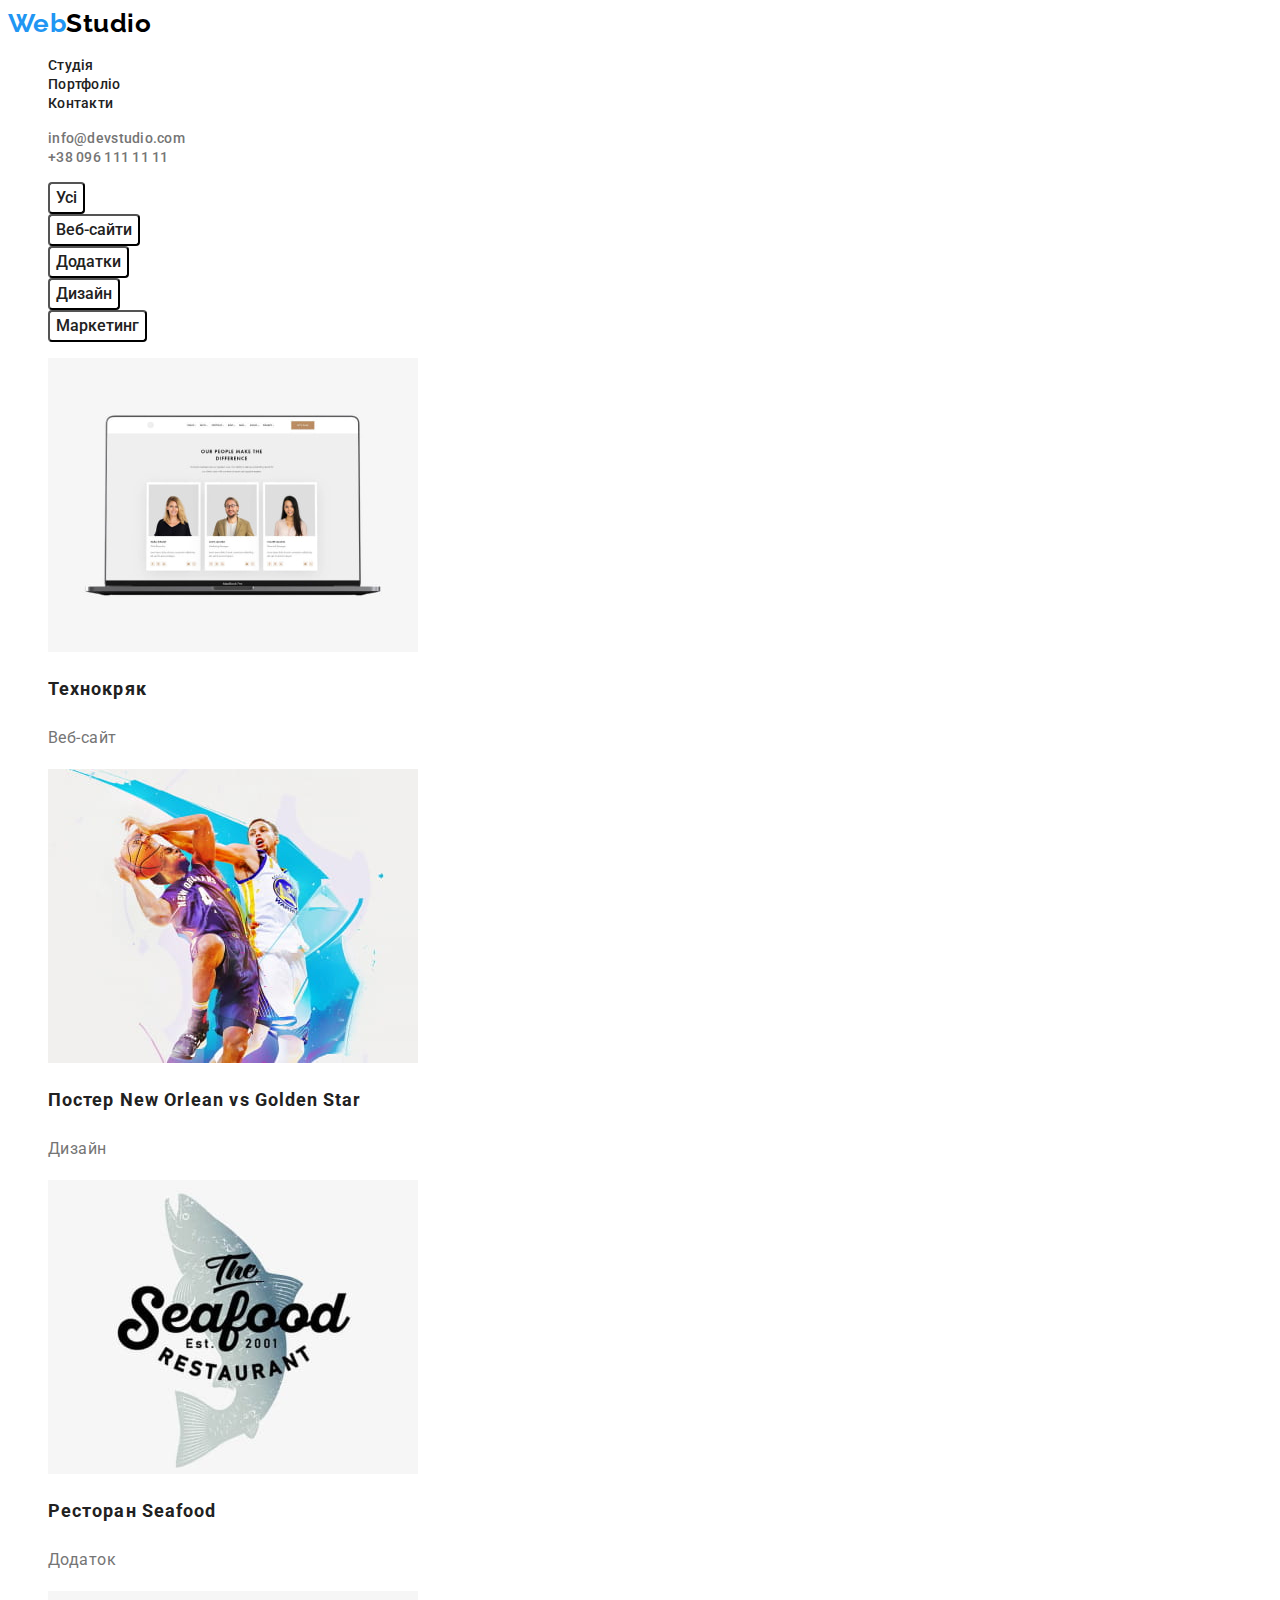
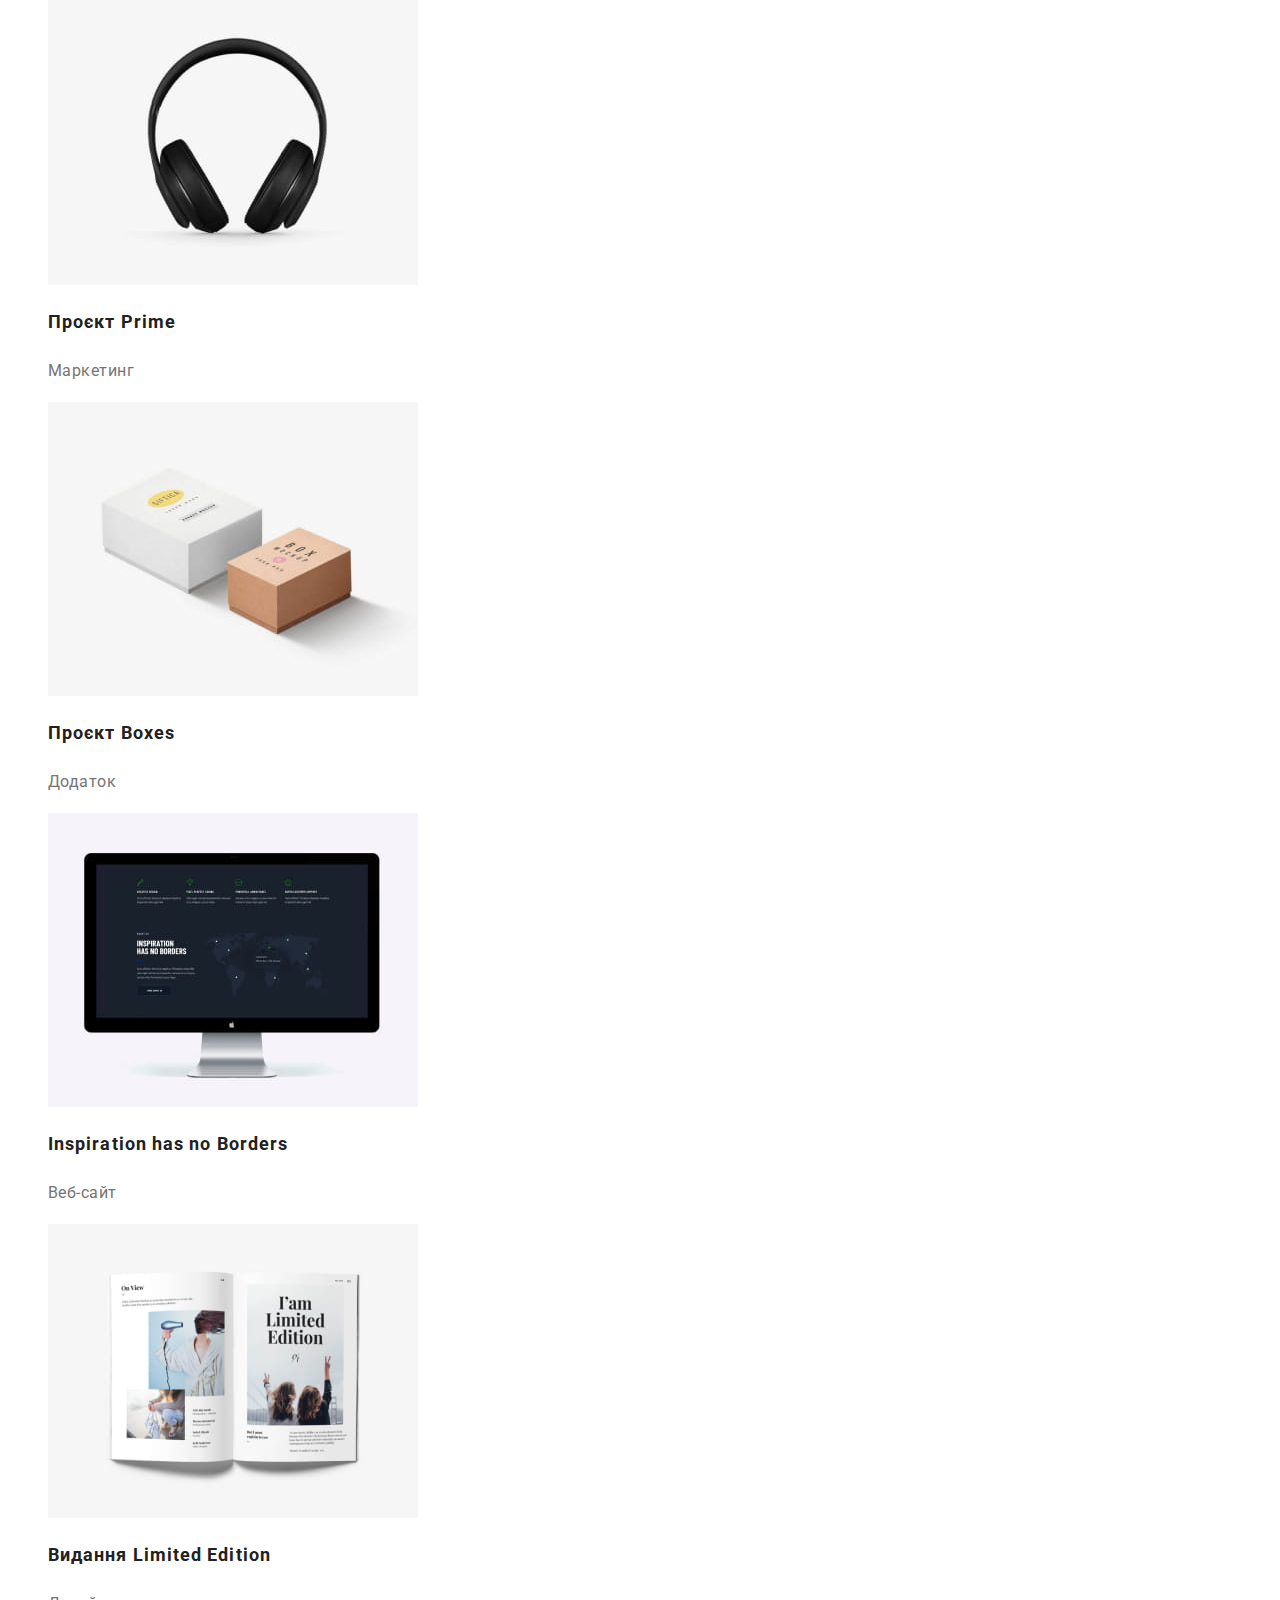
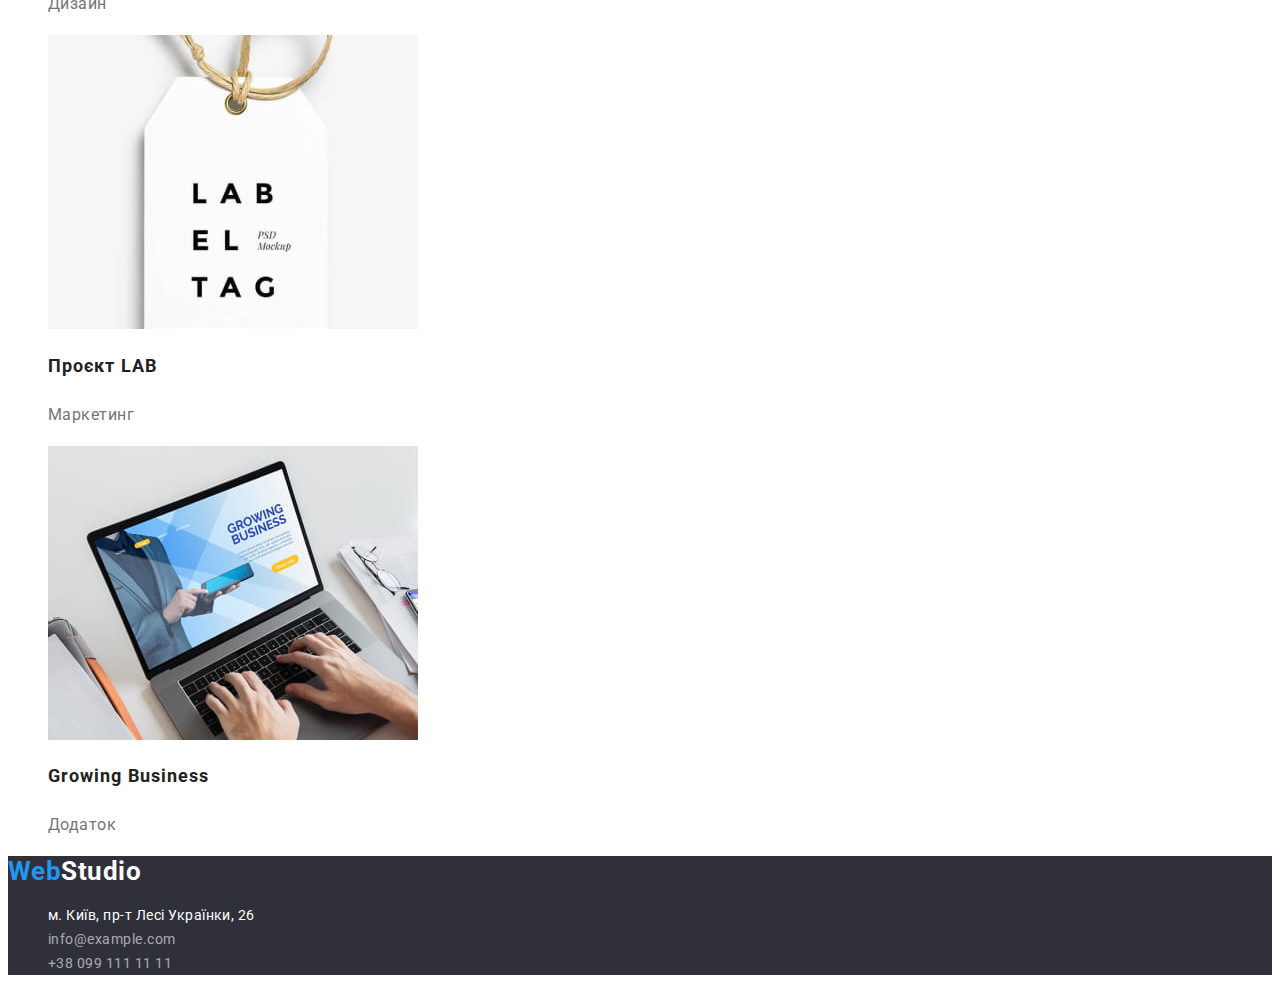
==== portfolio.html @ 70697546 "Initial commit" ====
<!DOCTYPE html>
<html lang="uk">
<head>
    <meta charset="UTF-8">
    <meta http-equiv="X-UA-Compatible" content="IE=edge">
    <meta name="viewport" content="width=device-width, initial-scale=1.0">
    <title>Портфоліо</title>
    <link rel="preconnect" href="https://fonts.gstatic.com" crossorigin>
   <link href="https://fonts.googleapis.com/css2?family=Montserrat&family=Open+Sans:wght@600;700&family=Raleway:wght@700&family=Roboto:wght@400;500;700;900&display=swap" 
 rel="stylesheet">
    
    <link rel="stylesheet" href="./css/styles.css">
</head>
<body>
    <!-- шапка-->
   <header class="header">
        <nav class="nav">
            <a class="logo" href="/" >
               <span class="span">Web</span>Studio
            </a>
            <!-- навігація головна-->
            <ul class="list-nav list">
                <li class="list-item ">
                    <a class="link-nav link" href="./index.html">Студія</a>
                </li>
                <li class="list-item">
                    <a class="link-nav link" href="./portfolio.html"  rel="noopener noreferrer">Портфоліо</a>
                </li>
                <li  class="list-item">
                    <a class="link-nav link" href="">Контакти</a>
                </li>
            </ul>
        </nav>
        <ul class="list">
            <li class="auth-list">
                <a class="auth link" href="mailto:info@devstudio.com">info@devstudio.com</a>
            </li>
            <li>
                <a class="auth link" href="tel:+380961111111">+38 096 111 11 11</a>
            </li>
        </ul>
    </header>
    <!-- Унікальний контент сторінки -->
    <main>
    <h1 class="visually-hidden"> Наша робота</h1>
    <!--список кнопок, радіокнопок -->
    <ul class="list" >
        <li>
            <button class="btn" type="button">Усі</button>
        </li>
        <li>
            <button class="btn" type="button">Веб-сайти</button>
        </li>
        <li>
            <button class="btn" type="button">Додатки</button>
        </li>
        <li>
            <button class="btn" type="button">Дизайн</button>
        </li>
        <li>
            <button class="btn" type="button">Маркетинг</button>
        </li>
    </ul>
    <!--список робіт-->
    <ul class="list">
        <li  >
            <a class="link" href="">
            <img class=" img" src="./images/img-1.jpg" alt="екран ноутбука з фотографіями людей" width="370" height="294">
            <h2 class="title link">Технокряк</h2>
            <p class="par link">Веб-сайт</p>
            
            </a>
        </li>
        <li>
            <a class="link"  href="">
            <img src="./images/img-2.jpg " alt="два баскетболісти" width="370" height="294">
            <h2 class="title link" > Постер New Orlean vs Golden Star </h2>
            <p class="par link">Дизайн</p>
            
            </a>
        </li>
        <li>
            <a class="link"  href="">
            <img src="./images/img-3.jpg " alt="риба" width="370" height="294">
            <h2 class="title link">Ресторан Seafood</h2>
            <p class="par link">Додаток</p>
           
            </a>
        </li>
        <li>
            <a class="link"  href="">
            <img src="./images/img-4.jpg " alt="чорні навушники" width="370" height="294">
            <h2 class="title link">Проєкт Prime</h2>
            <p class="par link">Маркетинг</p>
            
            </a>
        </li>
        <li>
            <a class="link"  href="">
            <img src="./images/img-5.jpg " alt="дві коробки" width="370" height="294">
            <h2 class="title link">Проєкт Boxes</h2>
            <p class="par link">Додаток</p>
            
            </a>
        </li>
        <li>
            <a class="link" href="">
            <img src="./images/img-6.jpg " alt="екран компа" width="370" height="294">
            <h2 class="title " lang="en">Inspiration has no Borders</h2>
            <p class="par link">Веб-сайт</p>
           
            </a>
        </li>
        <li>
            <a  class="link"  href="">
            <img src="./images/img-7.jpg " alt="розгорнута книга" width="370" height="294">
            <h2 class="title link">Видання Limited Edition</h2>
            <p class="par link">Дизайн</p>
            
            </a>
        </li>
        <li>
            <a class="link"  href="">
            <img src="./images/img-8.jpg " alt="лейба" width="370" height="294">
            <h2 class="title link ">Проєкт LAB</h2>
            <p class="par link">Маркетинг</p>
            
            </a>
        </li>
        <li>
            <a  class="link" href="">
            <img src="./images/img-9.jpg " alt="відкритий ноутбук" width="370" height="294">
            <h2 class="title link" lang="en">Growing Business</h2>
            <p class="par link">Додаток</p>
            
            </a>
        </li>
    </ul>
  
    </main>
    <!-- підвал сторінки-->
     <footer class="footer">
        <a class="logo-ft" href="/">
            <span class="span">Web</span>Studio
        </a>
        <!-- адрес-->
        <address class="address">
            <ul class="list">
                <li class="address-item">
                    <a class="address-post link" href="https://goo.gl/maps/CPtrU1FHBa2aNyZL9" target="_blank" rel="noopener noreferrer nofollow">м. Київ, пр-т Лесі Українки, 26 </a>

                </li>
                <li>
                    <a class="address-el link" href="mailto:info@devstudio.com">info@example.com <br> </a>
                </li>
                <li>
                    <a class="address-el link" href="tel:+380961111111">+38 099 111 11 11 </a>
                </li>
            </ul>
            
        </address>
    </footer>
</body>
</html>
---- css/styles.css ----
:root{
--main-tx-cl:#212121;
--main-tx-par:#757575;
--main-bg-cl:#FFFFFF;
--accent-color: #2196F3;
--white-txt-cl:#FFFFFF;
--footer-bg-cl:#2F303A;
--baner-cl:#2F303A;
--cl-txt-ft: rgba(255, 255, 255, 0.6);

}
 

body {
 font-family: 'Roboto', sans-serif;
 color: var(--main-tx-cl);  
 background-color: var(--main-bg-cl);
  font-style:normal;
 letter-spacing: 0.03em;
 font-weight: 400;
}

/* логотип */
.logo {
 color: #000000;
 font-family: 'Raleway', sans-serif;
 text-decoration: none;  
 font-style: normal;
 font-weight: 700;
 font-size: 26px;
 line-height: calc( 31 / 26);
 

}
.logo:hover, 
.logo:focus{
    color: var(--accent-color);
}

.span{
    color:var(--accent-color);
}
.span:hover,
.span:focus{
    color: var(--accent-color);
}
/* заберає лишнє */
.list{
    list-style: none;
}
.link {
    text-decoration: none;
}
.link:hover,
.link:focus{
    color: var(--accent-color);
}

/* навігація головна*/

.link-nav{
font-weight: 500;
font-size: 14px;
line-height: calc(16 / 14);
letter-spacing: 0.02em;
color:var(--main-tx-cl);
}



.link-nav:active{
   background-color : var(--accent-color);}

.auth{
color: var(--main-tx-par);   
font-style: normal;
font-weight: 500;
font-size: 14px;
line-height: 16px;
letter-spacing: 0.02em;
} 


.list-item .link:active{
    color: var(--accent-color);
}

/* банер */
.section{
background-color: var(--baner-cl);
 letter-spacing: 0.06em;
 color: var(--white-txt-cl);
  
}


.section-title {
  color: var(--white-cl); 
  font-weight: 900;
  line-height: calc(60 / 44);
  font-size: 44px;
  text-align: center;
  text-transform: uppercase;
}


.section-btn {  
    font-family: inherit;
    color:var(--white-txt-cl); 
    background-color:var(--accent-color);
    font-weight: 700;
    font-size: 16px;
    line-height: calc(30 / 16);  
    cursor: pointer;  
    box-shadow: 0px 4px 4px rgba(0, 0, 0, 0.15);
    border-radius: 4px;   
}


/* особливості */

.visually-hidden {
	  position: absolute;
	  width: 1px;
	  height: 1px;
	  margin: -1px;
	  border: 0;
	  padding: 0;
	  
	  white-space: nowrap;
	  clip-path: inset(100%);
	  clip: rect(0 0 0 0);
	  overflow: hidden;
	}



.special-title{

font-weight: 700;
font-size: 14px;
line-height: calc(16 / 14);
text-transform: uppercase;
color:var(--main-tx-cl);

}
.special-par{
font-size: 14px;
line-height: calc(24 / 14);
color:var(--main-tx-par);
}
/* чим займаємось */

.work-title{
    color: var(--main-tx-cl);
     font-size: 36px;  
  line-height: calc(42 / 36);

}


/* наша команда */
.team{    
    background-color: var(--main-bg-cl); 
}
.team-title{
font-size: 36px;
line-height: 42px;
text-align: center;
letter-spacing: 0.03em;
color: var(--main-tx-cl);
}

.item{
    background-color: var(--main-bg-cl);
}
.item-title{
font-weight: 500;
font-size: 16px;
line-height: calc(19 / 16);
text-align: center;
color:var(--main-tx-cl);  
}
.team-par{
font-size: 16px;
line-height: calc(19 / 16 );
text-align: center;
color:var(--main-tx-par);
}



/* підвал */
.footer{
    background-color: var(--footer-bg-cl);
   
}

.logo-ft{

    color:var(--white-txt-cl);
 font-weight: 700;
 font-size: 26px;
 line-height: calc(31 / 26);
 text-decoration: none;
}
.logo-ft:hover,
.logo-ft:hover{
    color: var(--accent-color);
}


/* адрес в підвалі */
.address-post{
font-family:inherit;
font-style: normal;
  font-size: 14px;
line-height: calc(24 / 14);
color:var(--white-txt-cl);


}
.address-el{
   font-style: normal; 
  font-size: 14px;
line-height: calc(24 / 14);
color: var(--cl-txt-ft);
}
/* ПОРТФОЛІО */
/* список  кнопок, радіокнопок */
.btn{
 font-family: inherit;
font-weight: 500;
font-size: 16px;
line-height: calc(26 / 16);
text-align: center;
color: var(--main-tx-cl);
background-color: var(--main-bg-cl);
text-decoration: none;
border-radius: 4px;
cursor: pointer;
}
.btn:hover,
.btn:focus{
    color:var(--accent-color);
}
.btn:active{
    color: var(--main-bg-cl);
    background-color: var(--accent-color);
    filter: drop-shadow(0px 4px 4px rgba(0, 0, 0, 0.25));
}
/* список робіт */



.title{
  
font-size: 18px;
line-height: calc(36 / 18);
letter-spacing: 0.06em;
color: var(--main-tx-cl);
}


.par{    
font-size: 16px;
line-height: calc(30 / 16);
color:var(--main-tx-par);
}
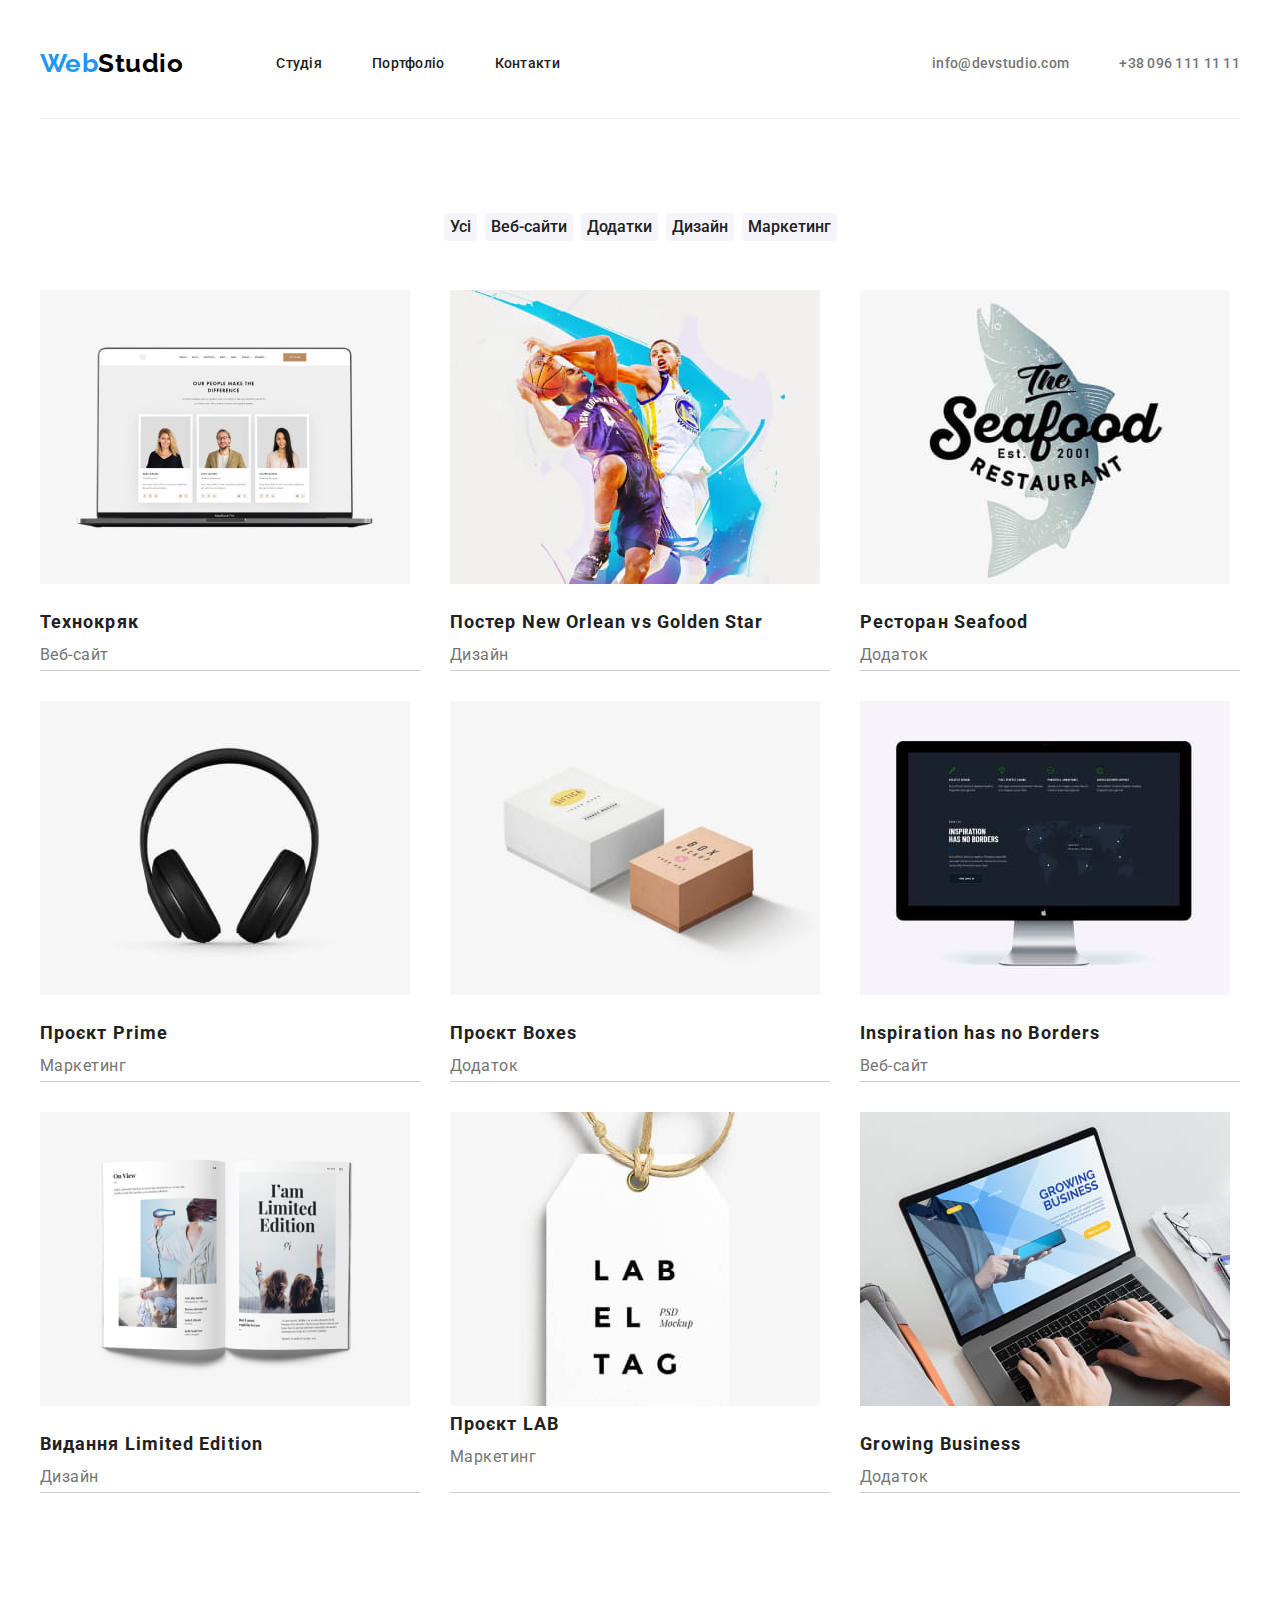
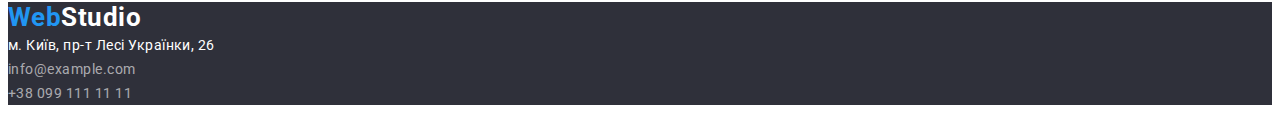
==== commit d4fc02e8: "дз3" ====
--- a/portfolio.html
+++ b/portfolio.html
@@ -1,164 +1,179 @@
 <!DOCTYPE html>
 <html lang="uk">
-<head>
-    <meta charset="UTF-8">
-    <meta http-equiv="X-UA-Compatible" content="IE=edge">
-    <meta name="viewport" content="width=device-width, initial-scale=1.0">
+  <head>
+    <meta charset="UTF-8" />
+    <meta http-equiv="X-UA-Compatible" content="IE=edge" />
+    <meta name="viewport" content="width=device-width, initial-scale=1.0" />
     <title>Портфоліо</title>
-    <link rel="preconnect" href="https://fonts.gstatic.com" crossorigin>
-   <link href="https://fonts.googleapis.com/css2?family=Montserrat&family=Open+Sans:wght@600;700&family=Raleway:wght@700&family=Roboto:wght@400;500;700;900&display=swap" 
- rel="stylesheet">
-    
-    <link rel="stylesheet" href="./css/styles.css">
-</head>
-<body>
+    <link rel="preconnect" href="https://fonts.gstatic.com" crossorigin />
+    <link
+      href="https://fonts.googleapis.com/css2?family=Montserrat&family=Open+Sans:wght@600;700&family=Raleway:wght@700&family=Roboto:wght@400;500;700;900&display=swap"
+      rel="stylesheet"
+    />
+
+    <link rel="stylesheet" href="./css/styles.css" />
+  </head>
+  <body>
     <!-- шапка-->
-   <header class="header">
-        <nav class="nav">
-            <a class="logo" href="/" >
-               <span class="span">Web</span>Studio
-            </a>
-            <!-- навігація головна-->
-            <ul class="list-nav list">
-                <li class="list-item ">
-                    <a class="link-nav link" href="./index.html">Студія</a>
-                </li>
-                <li class="list-item">
-                    <a class="link-nav link" href="./portfolio.html"  rel="noopener noreferrer">Портфоліо</a>
-                </li>
-                <li  class="list-item">
-                    <a class="link-nav link" href="">Контакти</a>
-                </li>
-            </ul>
-        </nav>
-        <ul class="list">
-            <li class="auth-list">
-                <a class="auth link" href="mailto:info@devstudio.com">info@devstudio.com</a>
-            </li>
-            <li>
-                <a class="auth link" href="tel:+380961111111">+38 096 111 11 11</a>
-            </li>
+      <header class="header ">
+      <div class="container header-container" >
+        <a class="logo" href="/"> <span class="span">Web</span>Studio </a>
+       <nav class="nav ">         
+          <!-- навігація головна-->
+         <ul class="list-nav list">
+          <li class="list-item">
+            <a class="link-nav link" href="./index.html">Студія</a>
+          </li>
+          <li class="list-item">
+            <a class="link-nav link"
+              href="./portfolio.html"
+              rel="noopener noreferrer"> Портфоліо</a >
+          </li>
+          <li class="list-item">
+            <a class="link-nav link" href="">Контакти</a>
+          </li>
+       </nav>
+
+       
+        <ul class="list-nav list">
+          <li class="auth-list">
+            <a class="auth link" href="mailto:info@devstudio.com"
+              >info@devstudio.com</a>
+          </li>
+          <li>
+            <a class="auth link" href="tel:+380961111111">+38 096 111 11 11</a>
+          </li>
         </ul>
+      </div>
     </header>
     <!-- Унікальний контент сторінки -->
     <main>
-    <h1 class="visually-hidden"> Наша робота</h1>
-    <!--список кнопок, радіокнопок -->
-    <ul class="list" >
-        <li>
+      <section class="portfolio section">
+        <h1 class="visually-hidden"> Наша робота</h1>
+        <!--список кнопок, радіокнопок -->
+        <ul class="list list-portfolio">
+          <li class="item-btn">
             <button class="btn" type="button">Усі</button>
-        </li>
-        <li>
+          </li>
+          <li class="item-btn">
             <button class="btn" type="button">Веб-сайти</button>
-        </li>
-        <li>
+          </li>
+          <li class="item-btn">
             <button class="btn" type="button">Додатки</button>
-        </li>
-        <li>
+          </li>
+          <li class="item-btn">
             <button class="btn" type="button">Дизайн</button>
-        </li>
-        <li>
+          </li>
+          <li class="item-btn">
             <button class="btn" type="button">Маркетинг</button>
-        </li>
-    </ul>
-    <!--список робіт-->
-    <ul class="list">
-        <li  >
-            <a class="link" href="">
-            <img class=" img" src="./images/img-1.jpg" alt="екран ноутбука з фотографіями людей" width="370" height="294">
-            <h2 class="title link">Технокряк</h2>
-            <p class="par link">Веб-сайт</p>
-            
-            </a>
-        </li>
-        <li>
-            <a class="link"  href="">
-            <img src="./images/img-2.jpg " alt="два баскетболісти" width="370" height="294">
-            <h2 class="title link" > Постер New Orlean vs Golden Star </h2>
-            <p class="par link">Дизайн</p>
-            
-            </a>
-        </li>
-        <li>
-            <a class="link"  href="">
-            <img src="./images/img-3.jpg " alt="риба" width="370" height="294">
-            <h2 class="title link">Ресторан Seafood</h2>
-            <p class="par link">Додаток</p>
-           
-            </a>
-        </li>
-        <li>
-            <a class="link"  href="">
-            <img src="./images/img-4.jpg " alt="чорні навушники" width="370" height="294">
-            <h2 class="title link">Проєкт Prime</h2>
-            <p class="par link">Маркетинг</p>
-            
-            </a>
-        </li>
-        <li>
-            <a class="link"  href="">
-            <img src="./images/img-5.jpg " alt="дві коробки" width="370" height="294">
-            <h2 class="title link">Проєкт Boxes</h2>
-            <p class="par link">Додаток</p>
-            
-            </a>
-        </li>
-        <li>
-            <a class="link" href="">
-            <img src="./images/img-6.jpg " alt="екран компа" width="370" height="294">
-            <h2 class="title " lang="en">Inspiration has no Borders</h2>
-            <p class="par link">Веб-сайт</p>
-           
-            </a>
-        </li>
-        <li>
-            <a  class="link"  href="">
-            <img src="./images/img-7.jpg " alt="розгорнута книга" width="370" height="294">
-            <h2 class="title link">Видання Limited Edition</h2>
-            <p class="par link">Дизайн</p>
-            
-            </a>
-        </li>
-        <li>
-            <a class="link"  href="">
-            <img src="./images/img-8.jpg " alt="лейба" width="370" height="294">
-            <h2 class="title link ">Проєкт LAB</h2>
-            <p class="par link">Маркетинг</p>
-            
-            </a>
-        </li>
-        <li>
-            <a  class="link" href="">
-            <img src="./images/img-9.jpg " alt="відкритий ноутбук" width="370" height="294">
-            <h2 class="title link" lang="en">Growing Business</h2>
-            <p class="par link">Додаток</p>
-            
-            </a>
-        </li>
-    </ul>
-  
+          </li>
+        </ul>
+        <!--список робіт-->
+        <div class="container">
+          <ul class="portfolio-list list">
+            <li class="portfolio-item">
+              <a class="link" href="">
+                <img
+                  class="team-img"
+                  src="./images/img-1.jpg"
+                  alt="екран ноутбука з фотографіями людей"
+                  width="370"
+                  height="294"
+                />
+                <h2 class="title link">Технокряк</h2>
+                <p class="par link">Веб-сайт</p>
+              </a>
+            </li>
+            <li class="portfolio-item">
+              <a class="link" href="">
+                <img class="team-img"
+                src="./images/img-2.jpg " alt="два баскетболісти" width="370" height="294" />
+                <h2 class="title link"> Постер New Orlean vs Golden Star </h2>
+                <p class="par link">Дизайн</p>
+              </a>
+            </li>
+            <li class="portfolio-item">
+              <a class="link" href="">
+                <img class="team-img"
+                src="./images/img-3.jpg " alt="риба" width="370" height="294" />
+                <h2 class="title link">Ресторан Seafood</h2>
+                <p class="par link">Додаток</p>
+              </a>
+            </li>
+            <li class="portfolio-item">
+              <a class="link" href="">
+                <img class="team-img"
+                 src="./images/img-4.jpg " alt="чорні навушники" width="370" height="294" />
+                <h2 class="title link">Проєкт Prime</h2>
+                <p class="par link">Маркетинг</p>
+              </a>
+            </li>
+            <li class="portfolio-item">
+              <a class="link" href="">
+                <img class="team-img"
+                src="./images/img-5.jpg " alt="дві коробки" width="370" height="294" />
+                <h2 class="title link">Проєкт Boxes</h2>
+                <p class="par link">Додаток</p>
+              </a>
+            </li>
+            <li class="portfolio-item">
+              <a class="link" href="">
+                <img class="team-img"
+                src="./images/img-6.jpg " alt="екран компа" width="370" height="294" />
+                <h2 class="title" lang="en">Inspiration has no Borders</h2>
+                <p class="par link">Веб-сайт</p>
+              </a>
+            </li>
+            <li class="portfolio-item">
+              <a class="link" href="">
+                <img class="team-img"
+                 src="./images/img-7.jpg " alt="розгорнута книга" width="370" height="294" />
+                <h2 class="title link">Видання Limited Edition</h2>
+                <p class="par link">Дизайн</p>
+              </a>
+            </li>
+            <li class="portfolio-item">
+              <a class="link" href="">
+                <img src="./images/img-8.jpg " alt="лейба" width="370" height="294" />
+                <h2 class="title link">Проєкт LAB</h2>
+                <p class="par link">Маркетинг</p>
+              </a>
+            </li>
+            <li class="portfolio-item">
+              <a class="link" href="">
+                <img class="team-img"
+                src="./images/img-9.jpg " alt="відкритий ноутбук" width="370" height="294" />
+                <h2 class="title link" lang="en">Growing Business</h2>
+                <p class="par link">Додаток</p>
+              </a>
+            </li>
+          </ul>
+        </div>
+      </section>
     </main>
     <!-- підвал сторінки-->
-     <footer class="footer">
-        <a class="logo-ft" href="/">
-            <span class="span">Web</span>Studio
-        </a>
-        <!-- адрес-->
-        <address class="address">
-            <ul class="list">
-                <li class="address-item">
-                    <a class="address-post link" href="https://goo.gl/maps/CPtrU1FHBa2aNyZL9" target="_blank" rel="noopener noreferrer nofollow">м. Київ, пр-т Лесі Українки, 26 </a>
-
-                </li>
-                <li>
-                    <a class="address-el link" href="mailto:info@devstudio.com">info@example.com <br> </a>
-                </li>
-                <li>
-                    <a class="address-el link" href="tel:+380961111111">+38 099 111 11 11 </a>
-                </li>
-            </ul>
-            
-        </address>
+    <footer class="footer">
+      <a class="logo-ft" href="/"> <span class="span">Web</span>Studio </a>
+      <!-- адрес-->
+      <address class="address">
+        <ul class="list">
+          <li class="address-item">
+            <a
+              class="address-post link"
+              href="https://goo.gl/maps/CPtrU1FHBa2aNyZL9"
+              target="_blank"
+              rel="noopener noreferrer nofollow"
+              >м. Київ, пр-т Лесі Українки, 26
+            </a>
+          </li>
+          <li>
+            <a class="address-el link" href="mailto:info@devstudio.com">info@example.com <br /> </a>
+          </li>
+          <li>
+            <a class="address-el link" href="tel:+380961111111">+38 099 111 11 11 </a>
+          </li>
+        </ul>
+      </address>
     </footer>
-</body>
-</html>+  </body>
+</html>
--- a/css/styles.css
+++ b/css/styles.css
@@ -7,7 +7,13 @@
 --footer-bg-cl:#2F303A;
 --baner-cl:#2F303A;
 --cl-txt-ft: rgba(255, 255, 255, 0.6);
-
+--bg-cl-btn: #F5F4FA;
+/* змінні для сітки в портфоліо */
+ --items: 3;
+  --indent: 30px;
+  /* змінні для сітки в команді */
+ --items-team:4;
+  --indent-team: 30px;
 }
  
 
@@ -19,6 +25,80 @@
  letter-spacing: 0.03em;
  font-weight: 400;
 }
+
+
+
+/* скидання стилів */
+
+
+.list{
+ list-style: none;
+  margin: 0;
+  padding: 0;
+   
+}
+.link {
+  text-decoration: none;
+ 
+}
+
+h1,
+h2,
+h3,
+h4,
+h5,
+h6,
+p,
+ul {
+  margin: 0;
+}
+
+img {
+  display: block;
+}
+/* section {
+  outline: 2px solid red;
+}
+
+p {
+  outline: 2px solid black;
+}
+
+h1,h2,h3,h4,h5,h6
+{
+  outline: 2px solid yellow;
+}
+
+a {
+  outline: 2px solid blue;
+} */
+
+
+ .container{
+width: 1200px;
+padding-top: 15px;
+padding-bottom: 15px;
+margin-left:auto;
+margin-right:auto;
+
+
+
+} 
+
+
+
+.section {
+  padding-top: 94px;
+  padding-bottom: 94px;
+
+}
+/* шапка */
+ .header-container{
+  display: flex;
+  align-items: center;
+   border-bottom: 1px solid #ECECEC;
+  
+ }
 
 /* логотип */
 .logo {
@@ -29,7 +109,9 @@
  font-weight: 700;
  font-size: 26px;
  line-height: calc( 31 / 26);
- 
+
+margin-right: 93px;
+
 
 }
 .logo:hover, 
@@ -44,29 +126,43 @@
 .span:focus{
     color: var(--accent-color);
 }
-/* заберає лишнє */
-.list{
-    list-style: none;
-}
-.link {
-    text-decoration: none;
-}
+
 .link:hover,
 .link:focus{
     color: var(--accent-color);
 }
 
+
+
 /* навігація головна*/
-
-.link-nav{
+.nav{
+  margin-right: auto;
+}
+
+.list-nav{
+display: flex;
+gap: 50px;
+ align-items: center;
+
+}
+
+.link-nav{  
+ 
 font-weight: 500;
 font-size: 14px;
 line-height: calc(16 / 14);
 letter-spacing: 0.02em;
 color:var(--main-tx-cl);
-}
-
-
+
+display: block;
+padding-top: 32px;
+padding-bottom: 32px;
+
+}
+
+.list-item .link:active{
+    color: var(--accent-color);
+}
 
 .link-nav:active{
    background-color : var(--accent-color);}
@@ -78,33 +174,47 @@
 font-size: 14px;
 line-height: 16px;
 letter-spacing: 0.02em;
+
+display: block;
+padding-top: 32px;
+padding-bottom: 32px;
 } 
 
 
-.list-item .link:active{
-    color: var(--accent-color);
-}
 
 /* банер */
-.section{
+.hero{
 background-color: var(--baner-cl);
  letter-spacing: 0.06em;
  color: var(--white-txt-cl);
   
 }
-
-
-.section-title {
+.hero-container{
+  
+  padding-top: 200px;
+  padding-bottom: 280px;
+ 
+
+}
+
+.hero-title {
   color: var(--white-cl); 
   font-weight: 900;
   line-height: calc(60 / 44);
   font-size: 44px;
   text-align: center;
   text-transform: uppercase;
-}
-
-
-.section-btn {  
+
+    margin-left: auto;
+  margin-right: auto;
+
+   margin-bottom: 30px;
+  width: 696px;
+ 
+}
+
+
+.hero-btn {  
     font-family: inherit;
     color:var(--white-txt-cl); 
     background-color:var(--accent-color);
@@ -113,11 +223,22 @@
     line-height: calc(30 / 16);  
     cursor: pointer;  
     box-shadow: 0px 4px 4px rgba(0, 0, 0, 0.15);
-    border-radius: 4px;   
+  
+display: block;
+    border-radius: 4px;     
+    padding: 10px 32px;
+    width: 216px;
+    border: none;
+    margin-left: auto;
+   margin-right: auto;
+
+   
 }
 
 
 /* особливості */
+
+
 
 .visually-hidden {
 	  position: absolute;
@@ -135,6 +256,12 @@
 
 
 
+
+.special-list{
+
+  display: flex;
+  gap: 30px;
+}
 .special-title{
 
 font-weight: 700;
@@ -143,7 +270,14 @@
 text-transform: uppercase;
 color:var(--main-tx-cl);
 
-}
+margin-bottom: 10px;
+}
+
+
+.special-item{
+margin-bottom: 10px;
+}
+
 .special-par{
 font-size: 14px;
 line-height: calc(24 / 14);
@@ -155,37 +289,70 @@
     color: var(--main-tx-cl);
      font-size: 36px;  
   line-height: calc(42 / 36);
-
+  text-align: center;
+  margin-bottom: 50px ;
+
+}
+
+.work-list{
+  display: flex;
+  flex-wrap: wrap;
+  gap: 30px;
 }
 
 
 /* наша команда */
+
+
 .team{    
-    background-color: var(--main-bg-cl); 
+ background-color: var(--main-bg-cl); 
+}
+
+.team-list{
+  display: flex;
+  flex-wrap: wrap;
+  gap: 30px;
+  
 }
 .team-title{
 font-size: 36px;
 line-height: 42px;
 text-align: center;
-letter-spacing: 0.03em;
 color: var(--main-tx-cl);
-}
-
-.item{
-    background-color: var(--main-bg-cl);
-}
+
+margin-top: 94px;
+margin-bottom: 54px;
+ 
+}
+
+.team-item{
+border-bottom: 1px solid rgba(0, 0, 0, 0.2);
+margin-bottom: 20;
+
+
+}
+.team-img{
+  margin-bottom: 30px;
+}
+
+
 .item-title{
 font-weight: 500;
 font-size: 16px;
 line-height: calc(19 / 16);
 text-align: center;
-color:var(--main-tx-cl);  
+color:var(--main-tx-cl); 
+
+margin-bottom: 10px;
+
 }
 .team-par{
 font-size: 16px;
 line-height: calc(19 / 16 );
 text-align: center;
 color:var(--main-tx-par);
+
+margin-bottom: 30px;
 }
 
 
@@ -195,14 +362,18 @@
     background-color: var(--footer-bg-cl);
    
 }
+.footer-container{
+ 
+}
 
 .logo-ft{
 
-    color:var(--white-txt-cl);
+ color:var(--white-txt-cl);
  font-weight: 700;
  font-size: 26px;
  line-height: calc(31 / 26);
  text-decoration: none;
+ margin-bottom: 20px;
 }
 .logo-ft:hover,
 .logo-ft:hover{
@@ -211,6 +382,10 @@
 
 
 /* адрес в підвалі */
+.address{
+
+ 
+}
 .address-post{
 font-family:inherit;
 font-style: normal;
@@ -228,6 +403,18 @@
 }
 /* ПОРТФОЛІО */
 /* список  кнопок, радіокнопок */
+
+.list-portfolio{
+   display: flex;
+ gap: 8px; 
+  align-items: center;
+  justify-content:center;
+  margin-bottom: 34px;
+   
+}
+
+
+
 .btn{
  font-family: inherit;
 font-weight: 500;
@@ -235,11 +422,15 @@
 line-height: calc(26 / 16);
 text-align: center;
 color: var(--main-tx-cl);
-background-color: var(--main-bg-cl);
+
 text-decoration: none;
 border-radius: 4px;
 cursor: pointer;
-}
+background:var(--bg-cl-btn);
+
+border: none;
+}
+
 .btn:hover,
 .btn:focus{
     color:var(--accent-color);
@@ -251,7 +442,20 @@
 }
 /* список робіт */
 
-
+.portfolio-list{
+  display: flex;
+  flex-wrap: wrap;
+  gap: 30px;
+ 
+}
+
+.portfolio-item{
+  border-bottom: 1px solid rgba(0, 0, 0, 0.2);
+  flex-basis: calc((100% - var(--indent) * (var(--items) - 1)) / var(--items));
+}
+.team-img{
+  margin-bottom: 20px;
+}
 
 .title{
   
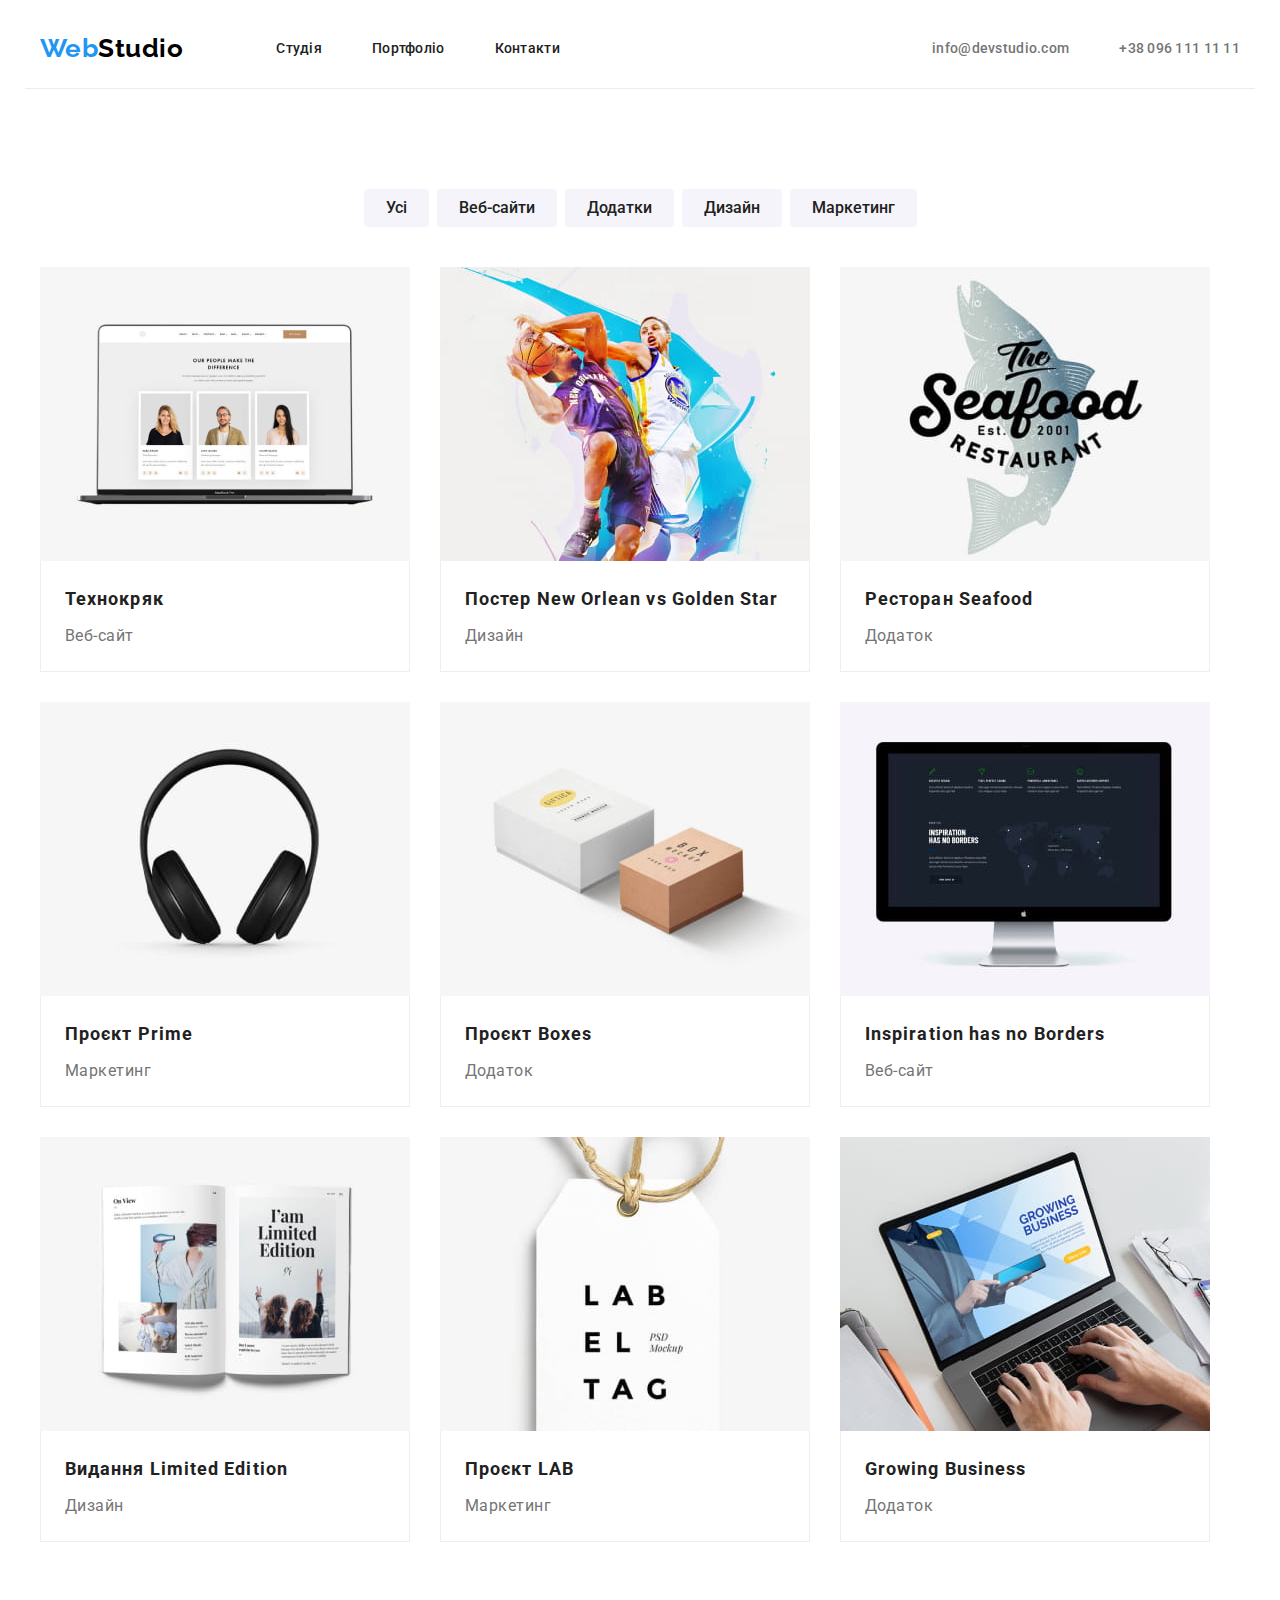
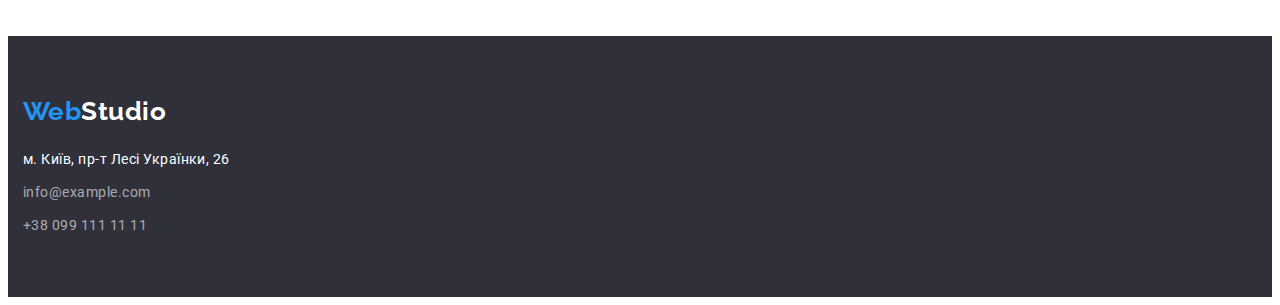
==== commit cf922a01: "виправлення по зауваженнях ментора" ====
--- a/portfolio.html
+++ b/portfolio.html
@@ -10,12 +10,16 @@
       href="https://fonts.googleapis.com/css2?family=Montserrat&family=Open+Sans:wght@600;700&family=Raleway:wght@700&family=Roboto:wght@400;500;700;900&display=swap"
       rel="stylesheet"
     />
-
+    <!--нормалізація стилів-->
+    <link rel="stylesheet" href="https://cdnjs.cloudflare.com/ajax/libs/modern-normalize/1.1.0/modern-normalize.min.css"
+     integrity="sha512-wpPYUAdjBVSE4KJnH1VR1HeZfpl1ub8YT/NKx4PuQ5NmX2tKuGu6U/JRp5y+Y8XG2tV+wKQpNHVUX03MfMFn9Q=="
+      crossorigin="anonymous" referrerpolicy="no-referrer" />
+      
     <link rel="stylesheet" href="./css/styles.css" />
   </head>
   <body>
     <!-- шапка-->
-      <header class="header ">
+     <header class="header ">
       <div class="container header-container" >
         <a class="logo" href="/"> <span class="span">Web</span>Studio </a>
        <nav class="nav ">         
@@ -49,9 +53,12 @@
     <!-- Унікальний контент сторінки -->
     <main>
       <section class="portfolio section">
-        <h1 class="visually-hidden"> Наша робота</h1>
+        <div class="container">        
+          <h1 class="visually-hidden"> Наша робота</h1>
+        </div>
         <!--список кнопок, радіокнопок -->
-        <ul class="list list-portfolio">
+        <div class="container">
+        <ul class="list list-btn">
           <li class="item-btn">
             <button class="btn" type="button">Усі</button>
           </li>
@@ -68,94 +75,116 @@
             <button class="btn" type="button">Маркетинг</button>
           </li>
         </ul>
+        </div>
         <!--список робіт-->
         <div class="container">
           <ul class="portfolio-list list">
             <li class="portfolio-item">
               <a class="link" href="">
-                <img
-                  class="team-img"
+                <img                  
                   src="./images/img-1.jpg"
                   alt="екран ноутбука з фотографіями людей"
                   width="370"
-                  height="294"
-                />
-                <h2 class="title link">Технокряк</h2>
-                <p class="par link">Веб-сайт</p>
-              </a>
-            </li>
-            <li class="portfolio-item">
-              <a class="link" href="">
-                <img class="team-img"
-                src="./images/img-2.jpg " alt="два баскетболісти" width="370" height="294" />
-                <h2 class="title link"> Постер New Orlean vs Golden Star </h2>
-                <p class="par link">Дизайн</p>
+                   />
+                <div class="portfolio-el">
+                <h2 class="title ">Технокряк</h2>
+                <p class="par ">Веб-сайт</p>
+                </div>
+              </a>
+            </li>
+            <li class="portfolio-item">
+              <a class="link" href="">
+                <img 
+                src="./images/img-2.jpg " 
+                alt="два баскетболісти" 
+                width="370" 
+                height="294" />
+                <div class="portfolio-el">
+                <h2 class="title"> Постер New Orlean vs Golden Star </h2>
+                <p class="par ">Дизайн</p>
+                </div>
               </a>
             </li>
             <li class="portfolio-item">
               <a class="link" href="">
                 <img class="team-img"
                 src="./images/img-3.jpg " alt="риба" width="370" height="294" />
-                <h2 class="title link">Ресторан Seafood</h2>
-                <p class="par link">Додаток</p>
-              </a>
-            </li>
-            <li class="portfolio-item">
-              <a class="link" href="">
-                <img class="team-img"
+                <div class="portfolio-el">
+                <h2 class="title ">Ресторан Seafood</h2>
+                <p class="par ">Додаток</p>
+                </div>
+              </a>
+            </li>
+            <li class="portfolio-item">
+              <a class="link" href="">
+                <img 
                  src="./images/img-4.jpg " alt="чорні навушники" width="370" height="294" />
-                <h2 class="title link">Проєкт Prime</h2>
-                <p class="par link">Маркетинг</p>
-              </a>
-            </li>
-            <li class="portfolio-item">
-              <a class="link" href="">
-                <img class="team-img"
+                 <div class="portfolio-el">
+                <h2 class="title ">Проєкт Prime</h2>
+                <p class="par ">Маркетинг</p>
+                </div>
+              </a>
+            </li>
+            <li class="portfolio-item">
+              <a class="link" href="">
+                <img 
                 src="./images/img-5.jpg " alt="дві коробки" width="370" height="294" />
-                <h2 class="title link">Проєкт Boxes</h2>
-                <p class="par link">Додаток</p>
-              </a>
-            </li>
-            <li class="portfolio-item">
-              <a class="link" href="">
-                <img class="team-img"
+                <div class="portfolio-el">
+                <h2 class="title ">Проєкт Boxes</h2>
+                <p class="par ">Додаток</p>
+                </div>
+              </a>
+            </li>
+            <li class="portfolio-item">
+              <a class="link" href="">
+                <img 
                 src="./images/img-6.jpg " alt="екран компа" width="370" height="294" />
+                <div class="portfolio-el">
                 <h2 class="title" lang="en">Inspiration has no Borders</h2>
-                <p class="par link">Веб-сайт</p>
-              </a>
-            </li>
-            <li class="portfolio-item">
-              <a class="link" href="">
-                <img class="team-img"
+                <p class="par ">Веб-сайт</p>
+              </div>  
+            </a>
+            </li>
+            <li class="portfolio-item">
+              <a class="link" href="">
+                <img 
                  src="./images/img-7.jpg " alt="розгорнута книга" width="370" height="294" />
-                <h2 class="title link">Видання Limited Edition</h2>
-                <p class="par link">Дизайн</p>
-              </a>
+                 <div class="portfolio-el">
+                <h2 class="title ">Видання Limited Edition</h2>
+                <p class="par ">Дизайн</p>
+                 </div> 
+            </a>
             </li>
             <li class="portfolio-item">
               <a class="link" href="">
                 <img src="./images/img-8.jpg " alt="лейба" width="370" height="294" />
-                <h2 class="title link">Проєкт LAB</h2>
-                <p class="par link">Маркетинг</p>
-              </a>
-            </li>
-            <li class="portfolio-item">
-              <a class="link" href="">
-                <img class="team-img"
+                <div class="portfolio-el">
+                <h2 class="title ">Проєкт LAB</h2>
+                <p class="par ">Маркетинг</p>
+                </div>
+              </a>
+            </li>
+            <li class="portfolio-item">
+              <a class="link" href="">
+                <img 
                 src="./images/img-9.jpg " alt="відкритий ноутбук" width="370" height="294" />
-                <h2 class="title link" lang="en">Growing Business</h2>
-                <p class="par link">Додаток</p>
-              </a>
+                <div class="portfolio-el">
+                <h2 class="title " lang="en">Growing Business</h2>
+                <p class="par ">Додаток</p>
+               </div>   
+          </a>
             </li>
           </ul>
         </div>
+        
       </section>
     </main>
     <!-- підвал сторінки-->
     <footer class="footer">
-      <a class="logo-ft" href="/"> <span class="span">Web</span>Studio </a>
-      <!-- адрес-->
-      <address class="address">
+      <div class="container footer-container ">              
+       <a class="logo-ft" href="/"> <span class="span">Web</span>Studio </a>
+       <!-- адрес-->
+       <address class="address">
         <ul class="list">
           <li class="address-item">
             <a
@@ -166,14 +195,20 @@
               >м. Київ, пр-т Лесі Українки, 26
             </a>
           </li>
-          <li>
-            <a class="address-el link" href="mailto:info@devstudio.com">info@example.com <br /> </a>
-          </li>
-          <li>
-            <a class="address-el link" href="tel:+380961111111">+38 099 111 11 11 </a>
+          <li class="address-item">
+            <a class="address-el link" href="mailto:info@devstudio.com"
+              >info@example.com <br />
+            </a>
+          </li>
+          <li class="address-item">
+            <a class="address-el link" href="tel:+380961111111"
+              >+38 099 111 11 11
+            </a>
           </li>
         </ul>
-      </address>
+       </address>
+      </div>
     </footer>
   </body>
+  </body>
 </html>
--- a/css/styles.css
+++ b/css/styles.css
@@ -1,45 +1,40 @@
-:root{
---main-tx-cl:#212121;
---main-tx-par:#757575;
---main-bg-cl:#FFFFFF;
---accent-color: #2196F3;
---white-txt-cl:#FFFFFF;
---footer-bg-cl:#2F303A;
---baner-cl:#2F303A;
---cl-txt-ft: rgba(255, 255, 255, 0.6);
---bg-cl-btn: #F5F4FA;
-/* змінні для сітки в портфоліо */
- --items: 3;
+:root {
+  --main-tx-cl: #212121;
+  --main-tx-par: #757575;
+  --main-bg-cl: #ffffff;
+  --accent-color: #2196f3;
+  --white-txt-cl: #ffffff;
+  --footer-bg-cl: #2f303a;
+  --baner-cl: #2f303a;
+  --cl-txt-ft: rgba(255, 255, 255, 0.6);
+  --bg-cl-btn: #f5f4fa;
+  /* змінні для сітки в портфоліо */
+  --items: 3;
   --indent: 30px;
+  --border-portfolio:1px solid #EEEEEE; 
   /* змінні для сітки в команді */
- --items-team:4;
+  --items-team: 4;
   --indent-team: 30px;
 }
- 
 
 body {
- font-family: 'Roboto', sans-serif;
- color: var(--main-tx-cl);  
- background-color: var(--main-bg-cl);
-  font-style:normal;
- letter-spacing: 0.03em;
- font-weight: 400;
-}
-
-
+  font-family: 'Roboto', sans-serif;
+  color: var(--main-tx-cl);
+  background-color: var(--main-bg-cl);
+  font-style: normal;
+  letter-spacing: 0.03em;
+  font-weight: 400;
+}
 
 /* скидання стилів */
 
-
-.list{
- list-style: none;
+.list {
+  list-style: none;
   margin: 0;
   padding: 0;
-   
 }
 .link {
   text-decoration: none;
- 
 }
 
 h1,
@@ -55,6 +50,7 @@
 
 img {
   display: block;
+  
 }
 /* section {
   outline: 2px solid red;
@@ -73,403 +69,385 @@
   outline: 2px solid blue;
 } */
 
-
- .container{
-width: 1200px;
-padding-top: 15px;
-padding-bottom: 15px;
-margin-left:auto;
-margin-right:auto;
-
-
-
-} 
-
-
+.container {
+  width: 1200px;
+  padding-left: 15px;
+  padding-right: 15px;
+  margin-left: auto;
+  margin-right: auto;
+}
 
 .section {
-  padding-top: 94px;
   padding-bottom: 94px;
-
 }
 /* шапка */
- .header-container{
+.header-container {
   display: flex;
   align-items: center;
-   border-bottom: 1px solid #ECECEC;
-  
- }
+  border-bottom: 1px solid #ececec;
+}
 
 /* логотип */
 .logo {
- color: #000000;
- font-family: 'Raleway', sans-serif;
- text-decoration: none;  
- font-style: normal;
- font-weight: 700;
- font-size: 26px;
- line-height: calc( 31 / 26);
-
-margin-right: 93px;
-
-
-}
-.logo:hover, 
-.logo:focus{
-    color: var(--accent-color);
-}
-
-.span{
-    color:var(--accent-color);
+  color: #000000;
+  font-family: 'Raleway', sans-serif;
+  text-decoration: none;
+  font-style: normal;
+  font-weight: 700;
+  font-size: 26px;
+  line-height: calc(31 / 26);
+
+  margin-right: 93px;
+}
+.logo:hover,
+.logo:focus {
+  color: var(--accent-color);
+}
+
+.span {
+  color: var(--accent-color);
 }
 .span:hover,
-.span:focus{
-    color: var(--accent-color);
+.span:focus {
+  color: var(--accent-color);
 }
 
 .link:hover,
-.link:focus{
-    color: var(--accent-color);
-}
-
-
+.link:focus {
+  color: var(--accent-color);
+}
 
 /* навігація головна*/
-.nav{
+.nav {
   margin-right: auto;
 }
 
-.list-nav{
-display: flex;
-gap: 50px;
- align-items: center;
-
-}
-
-.link-nav{  
- 
-font-weight: 500;
-font-size: 14px;
-line-height: calc(16 / 14);
-letter-spacing: 0.02em;
-color:var(--main-tx-cl);
-
-display: block;
-padding-top: 32px;
-padding-bottom: 32px;
-
-}
-
-.list-item .link:active{
-    color: var(--accent-color);
-}
-
-.link-nav:active{
-   background-color : var(--accent-color);}
-
-.auth{
-color: var(--main-tx-par);   
-font-style: normal;
-font-weight: 500;
-font-size: 14px;
-line-height: 16px;
-letter-spacing: 0.02em;
-
-display: block;
-padding-top: 32px;
-padding-bottom: 32px;
-} 
-
-
+.list-nav {
+  display: flex;
+  gap: 50px;
+  align-items: center;
+}
+
+.link-nav {
+  font-weight: 500;
+  font-size: 14px;
+  line-height: calc(16 / 14);
+  letter-spacing: 0.02em;
+  color: var(--main-tx-cl);
+
+  display: block;
+  padding-top: 32px;
+  padding-bottom: 32px;
+}
+
+.list-item .link:active {
+  color: var(--accent-color);
+}
+
+.link-nav:active {
+  background-color: var(--accent-color);
+}
+
+.auth {
+  color: var(--main-tx-par);
+  font-style: normal;
+  font-weight: 500;
+  font-size: 14px;
+  line-height: 16px;
+  letter-spacing: 0.02em;
+
+  display: block;
+  padding-top: 32px;
+  padding-bottom: 32px;
+}
 
 /* банер */
-.hero{
-background-color: var(--baner-cl);
- letter-spacing: 0.06em;
- color: var(--white-txt-cl);
-  
-}
-.hero-container{
-  
+.hero {
+  background-color: var(--baner-cl);
+  letter-spacing: 0.06em;
+  color: var(--white-txt-cl);
   padding-top: 200px;
   padding-bottom: 280px;
- 
-
+  margin-bottom: 94p;
+}
+.hero-container {
 }
 
 .hero-title {
-  color: var(--white-cl); 
+  color: var(--white-cl);
   font-weight: 900;
   line-height: calc(60 / 44);
   font-size: 44px;
   text-align: center;
   text-transform: uppercase;
 
-    margin-left: auto;
+  margin-left: auto;
   margin-right: auto;
 
-   margin-bottom: 30px;
+  margin-bottom: 30px;
   width: 696px;
- 
-}
-
-
-.hero-btn {  
-    font-family: inherit;
-    color:var(--white-txt-cl); 
-    background-color:var(--accent-color);
-    font-weight: 700;
-    font-size: 16px;
-    line-height: calc(30 / 16);  
-    cursor: pointer;  
-    box-shadow: 0px 4px 4px rgba(0, 0, 0, 0.15);
+}
+
+.hero-btn {
+  font-family: inherit;
+  color: var(--white-txt-cl);
+  background-color: var(--accent-color);
+  font-weight: 700;
+  font-size: 16px;
+  line-height: calc(30 / 16);
+  cursor: pointer;
+  box-shadow: 0px 4px 4px rgba(0, 0, 0, 0.15);
+
+  display: block;
+  border-radius: 4px;
+  padding: 10px 32px;
+  width: 216px;
+  border: none;
+  margin-left: auto;
+  margin-right: auto;
+}
+
+/* особливості */
+.special{
+  padding-top: 94px;
+}
+
+.visually-hidden {
+  position: absolute;
+  width: 1px;
+  height: 1px;
+  margin: -1px;
+  border: 0;
+  padding: 0;
+
+  white-space: nowrap;
+  clip-path: inset(100%);
+  clip: rect(0 0 0 0);
+  overflow: hidden;
+}
+
+
+.special-list {
+  display: flex;
+  gap: 30px;
+}
+.special-title {
+  font-weight: 700;
+  font-size: 14px;
+  line-height: calc(16 / 14);
+  text-transform: uppercase;
+  color: var(--main-tx-cl);
+  /* перерахувати ширину за формулою */
   
-display: block;
-    border-radius: 4px;     
-    padding: 10px 32px;
-    width: 216px;
-    border: none;
-    margin-left: auto;
-   margin-right: auto;
-
-   
-}
-
-
-/* особливості */
-
-
-
-.visually-hidden {
-	  position: absolute;
-	  width: 1px;
-	  height: 1px;
-	  margin: -1px;
-	  border: 0;
-	  padding: 0;
-	  
-	  white-space: nowrap;
-	  clip-path: inset(100%);
-	  clip: rect(0 0 0 0);
-	  overflow: hidden;
-	}
-
-
-
-
-.special-list{
-
-  display: flex;
-  gap: 30px;
-}
-.special-title{
-
-font-weight: 700;
-font-size: 14px;
-line-height: calc(16 / 14);
-text-transform: uppercase;
-color:var(--main-tx-cl);
-
-margin-bottom: 10px;
-}
-
-
-.special-item{
-margin-bottom: 10px;
-}
-
-.special-par{
-font-size: 14px;
-line-height: calc(24 / 14);
-color:var(--main-tx-par);
+
+  margin-bottom: 10px;
+  flex-basis:calc((100%-30px*3)/4) 
+}
+
+.special-item {
+}
+
+.special-par {
+  font-size: 14px;
+  line-height: calc(24 / 14);
+  color: var(--main-tx-par);
 }
 /* чим займаємось */
 
-.work-title{
-    color: var(--main-tx-cl);
-     font-size: 36px;  
+.work-title {
+  color: var(--main-tx-cl);
+  font-size: 36px;
   line-height: calc(42 / 36);
   text-align: center;
-  margin-bottom: 50px ;
-
-}
-
-.work-list{
+  margin-bottom: 50px;
+}
+
+.work-list {
   display: flex;
   flex-wrap: wrap;
   gap: 30px;
 }
 
-
 /* наша команда */
 
-
-.team{    
- background-color: var(--main-bg-cl); 
-}
-
-.team-list{
+.team {
+  background-color: var(--main-bg-cl);
+  padding-top: 94px;
+}
+
+.team-list {
   display: flex;
   flex-wrap: wrap;
   gap: 30px;
+}
+.team-title {
+  font-size: 36px;
+  line-height: 42px;
+  text-align: center;
+  color: var(--main-tx-cl);
+
+ 
+  margin-bottom: 50px;
+}
+
+.team-names{
+
+box-shadow: 0px 1px 3px rgba(0, 0, 0, 0.12), 0px 1px 1px rgba(0, 0, 0, 0.14), 0px 2px 1px rgba(0, 0, 0, 0.2);
+border-radius: 0px 0px 4px 4px;
+padding: 30px;
+}
+
+.item-title {
+  font-weight: 500;
+  font-size: 16px;
+  line-height: calc(19 / 16);
+  text-align: center;
+  color: var(--main-tx-cl);
+
+  margin-bottom: 10px;
+}
+.team-par {
+  font-size: 16px;
+  line-height: calc(19 / 16);
+  text-align: center;
+  color: var(--main-tx-par);
+
+}
+
+/* підвал */
+.footer {
+  font-family: 'Raleway', sans-serif;
+  background-color: var(--footer-bg-cl);
+  padding-top: 60px;
+  padding-bottom: 60px;
+ 
+}
+
+  .footer-container{
+
+ margin: 0;
+  }  
+
+
+.logo-ft {
+
   
-}
-.team-title{
-font-size: 36px;
-line-height: 42px;
-text-align: center;
-color: var(--main-tx-cl);
-
-margin-top: 94px;
-margin-bottom: 54px;
+  color: var(--white-txt-cl);
+  font-weight: 700;
+  font-size: 26px;
+  line-height: calc(31 / 26);
+  text-decoration: none;
  
-}
-
-.team-item{
-border-bottom: 1px solid rgba(0, 0, 0, 0.2);
-margin-bottom: 20;
-
-
-}
-.team-img{
-  margin-bottom: 30px;
-}
-
-
-.item-title{
-font-weight: 500;
-font-size: 16px;
-line-height: calc(19 / 16);
-text-align: center;
-color:var(--main-tx-cl); 
-
-margin-bottom: 10px;
-
-}
-.team-par{
-font-size: 16px;
-line-height: calc(19 / 16 );
-text-align: center;
-color:var(--main-tx-par);
-
-margin-bottom: 30px;
-}
-
-
-
-/* підвал */
-.footer{
-    background-color: var(--footer-bg-cl);
-   
-}
-.footer-container{
  
-}
-
-.logo-ft{
-
- color:var(--white-txt-cl);
- font-weight: 700;
- font-size: 26px;
- line-height: calc(31 / 26);
- text-decoration: none;
- margin-bottom: 20px;
+ 
 }
 .logo-ft:hover,
-.logo-ft:hover{
-    color: var(--accent-color);
-}
-
+.logo-ft:hover {
+  color: var(--accent-color);
+}
 
 /* адрес в підвалі */
-.address{
-
- 
-}
-.address-post{
-font-family:inherit;
-font-style: normal;
-  font-size: 14px;
-line-height: calc(24 / 14);
-color:var(--white-txt-cl);
-
-
-}
-.address-el{
-   font-style: normal; 
-  font-size: 14px;
-line-height: calc(24 / 14);
-color: var(--cl-txt-ft);
-}
-/* ПОРТФОЛІО */
+.address {
+  margin-top: 20px;
+
+  font-family: 'Roboto';
+
+}
+
+.address-item{
+
+  margin-bottom: 9px;
+}
+.address-item:last-child {
+  margin-bottom: 0;
+}
+.address-post {
+  font-family: 'Roboto';
+  font-style: normal;
+  font-size: 14px;
+  line-height: calc(24 / 14);
+  color: var(--white-txt-cl);
+}
+.address-el {
+  font-family: 'Roboto';
+  font-style: normal;
+  font-size: 14px;
+  line-height:calc(24 / 14);
+  color: var(--cl-txt-ft);
+}  
+/**
+  |============================
+  |  ПОРТФОЛІО 
+  |============================
+*/
+
 /* список  кнопок, радіокнопок */
 
-.list-portfolio{
-   display: flex;
- gap: 8px; 
+.portfolio{
+  padding-top: 94px;
+}
+.list-btn {
+  display: flex;
+  gap: 8px;
   align-items: center;
-  justify-content:center;
+  justify-content: center;
+  padding: 6px 22px;
   margin-bottom: 34px;
-   
-}
-
-
-
-.btn{
- font-family: inherit;
-font-weight: 500;
-font-size: 16px;
-line-height: calc(26 / 16);
-text-align: center;
-color: var(--main-tx-cl);
-
-text-decoration: none;
-border-radius: 4px;
-cursor: pointer;
-background:var(--bg-cl-btn);
-
-border: none;
+}
+
+.btn {
+  font-family: inherit;
+  font-weight: 500;
+  font-size: 16px;
+  line-height: calc(26 / 16);
+  text-align: center;
+  color: var(--main-tx-cl);
+
+  text-decoration: none;
+  border-radius: 4px;
+  cursor: pointer;
+  background: var(--bg-cl-btn);
+
+  border: none;
+  padding: 6px 22px;
 }
 
 .btn:hover,
-.btn:focus{
-    color:var(--accent-color);
-}
-.btn:active{
-    color: var(--main-bg-cl);
-    background-color: var(--accent-color);
-    filter: drop-shadow(0px 4px 4px rgba(0, 0, 0, 0.25));
+.btn:focus {
+  color: var(--main-bg-cl);
+  background-color: var(--accent-color);
+  filter: drop-shadow(0px 4px 4px rgba(0, 0, 0, 0.25));
 }
 /* список робіт */
 
-.portfolio-list{
+.portfolio-list {
   display: flex;
   flex-wrap: wrap;
   gap: 30px;
- 
-}
-
-.portfolio-item{
-  border-bottom: 1px solid rgba(0, 0, 0, 0.2);
-  flex-basis: calc((100% - var(--indent) * (var(--items) - 1)) / var(--items));
-}
-.team-img{
-  margin-bottom: 20px;
-}
-
-.title{
+ flex-basis:calc((100%-30px*2)/3) ;
+}
+
+
+
+.portfolio-el{
+  padding: 20px 24px;
+  border-right :var(--border-portfolio); 
+  border-bottom:var(--border-portfolio);
+  border-left: var(--border-portfolio);
   
-font-size: 18px;
-line-height: calc(36 / 18);
-letter-spacing: 0.06em;
-color: var(--main-tx-cl);
-}
-
-
-.par{    
-font-size: 16px;
-line-height: calc(30 / 16);
-color:var(--main-tx-par);
-}
-
-
+
+}
+
+.title {
+  font-size: 18px;
+  line-height: calc(36 / 18);
+  letter-spacing: 0.06em;
+  color: var(--main-tx-cl);
+  margin-bottom: 4px;
+}
+
+.par {
+  font-size: 16px;
+  line-height: calc(30 / 16);
+  color: var(--main-tx-par);
+}
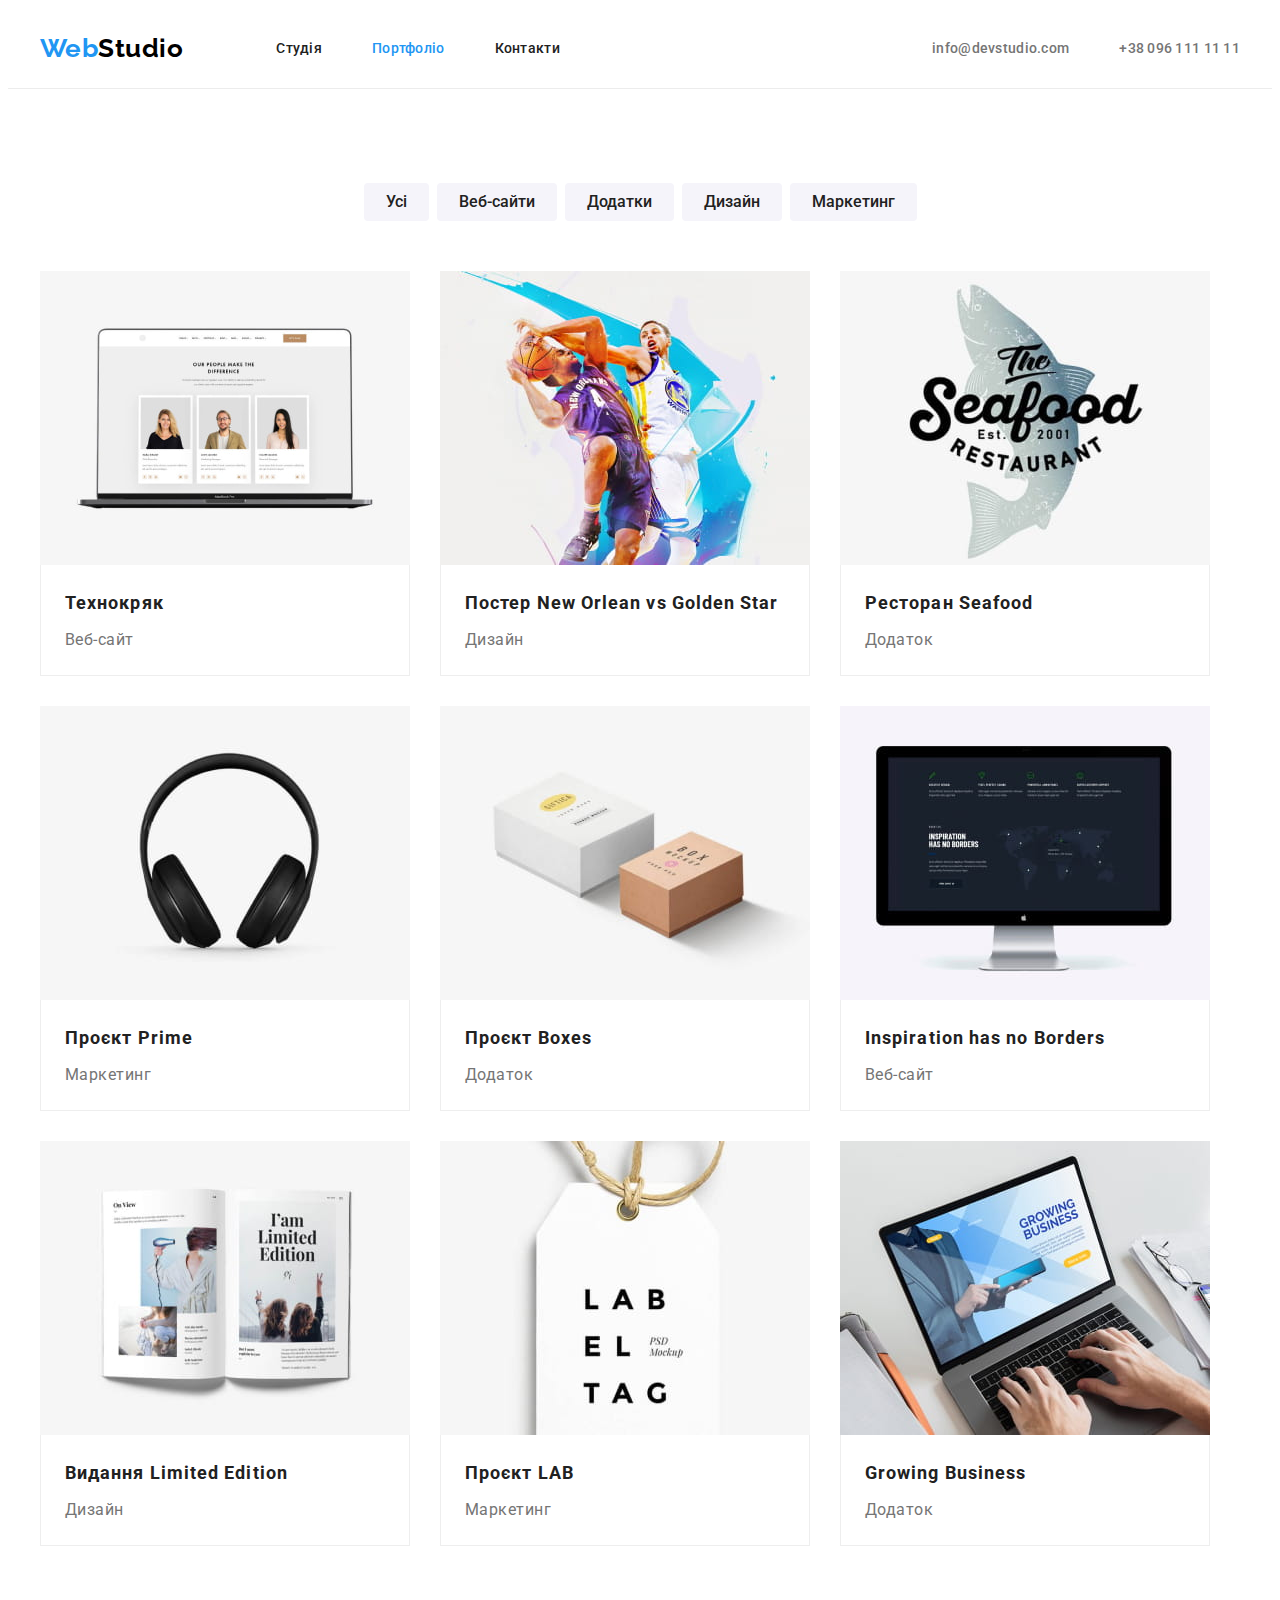
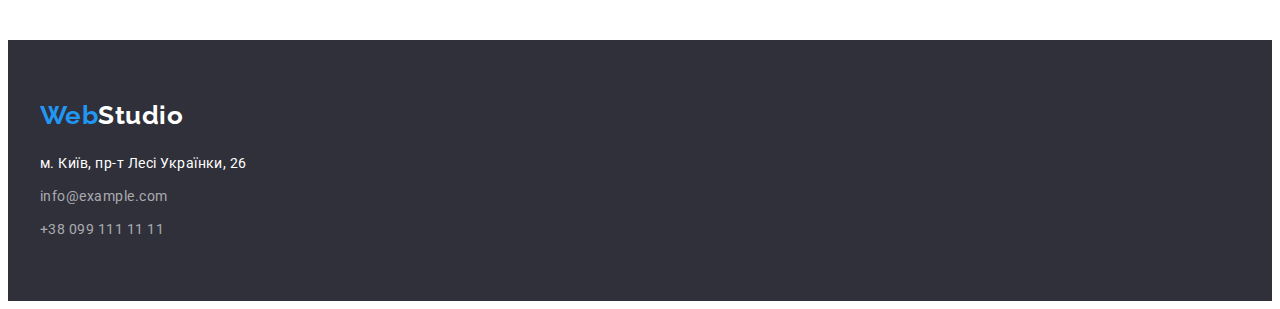
==== commit 0e8f2d1d: "підсвітка, ширина" ====
--- a/portfolio.html
+++ b/portfolio.html
@@ -29,7 +29,7 @@
             <a class="link-nav link" href="./index.html">Студія</a>
           </li>
           <li class="list-item">
-            <a class="link-nav link"
+            <a class="link-nav current link"
               href="./portfolio.html"
               rel="noopener noreferrer"> Портфоліо</a >
           </li>
@@ -55,10 +55,10 @@
       <section class="portfolio section">
         <div class="container">        
           <h1 class="visually-hidden"> Наша робота</h1>
-        </div>
-        <!--список кнопок, радіокнопок -->
-        <div class="container">
-        <ul class="list list-btn">
+        
+         <!--список кнопок, радіокнопок -->
+        
+         <ul class="list list-btn">
           <li class="item-btn">
             <button class="btn" type="button">Усі</button>
           </li>
@@ -74,10 +74,10 @@
           <li class="item-btn">
             <button class="btn" type="button">Маркетинг</button>
           </li>
-        </ul>
-        </div>
-        <!--список робіт-->
-        <div class="container">
+         </ul>
+       
+         <!--список робіт-->
+        
           <ul class="portfolio-list list">
             <li class="portfolio-item">
               <a class="link" href="">
@@ -102,7 +102,7 @@
                 <div class="portfolio-el">
                 <h2 class="title"> Постер New Orlean vs Golden Star </h2>
                 <p class="par ">Дизайн</p>
-                </div>
+                
               </a>
             </li>
             <li class="portfolio-item">
--- a/css/styles.css
+++ b/css/styles.css
@@ -81,10 +81,13 @@
   padding-bottom: 94px;
 }
 /* шапка */
+.header{
+border-bottom: 1px solid #ececec;
+}
 .header-container {
   display: flex;
   align-items: center;
-  border-bottom: 1px solid #ececec;
+  
 }
 
 /* логотип */
@@ -140,13 +143,12 @@
   padding-bottom: 32px;
 }
 
-.list-item .link:active {
-  color: var(--accent-color);
-}
-
-.link-nav:active {
-  background-color: var(--accent-color);
-}
+.link-nav.current{
+  color: var(--accent-color);
+
+}
+
+
 
 .auth {
   color: var(--main-tx-par);
@@ -207,6 +209,13 @@
   margin-right: auto;
 }
 
+.hero-btn:hover,
+.hero-btn:focus {
+  background-color: #188CE8;
+
+}
+
+
 /* особливості */
 .special{
   padding-top: 94px;
@@ -237,14 +246,15 @@
   line-height: calc(16 / 14);
   text-transform: uppercase;
   color: var(--main-tx-cl);
-  /* перерахувати ширину за формулою */
   
 
   margin-bottom: 10px;
-  flex-basis:calc((100%-30px*3)/4) 
+  
 }
 
 .special-item {
+
+flex-basis:calc((100%-30px*3)/4) 
 }
 
 .special-par {
@@ -271,7 +281,7 @@
 /* наша команда */
 
 .team {
-  background-color: var(--main-bg-cl);
+  background-color: var(--bg-cl-btn);
   padding-top: 94px;
 }
 
@@ -323,10 +333,7 @@
  
 }
 
-  .footer-container{
-
- margin: 0;
-  }  
+
 
 
 .logo-ft {
@@ -391,8 +398,8 @@
   gap: 8px;
   align-items: center;
   justify-content: center;
-  padding: 6px 22px;
-  margin-bottom: 34px;
+  
+  margin-bottom: 50px;
 }
 
 .btn {
